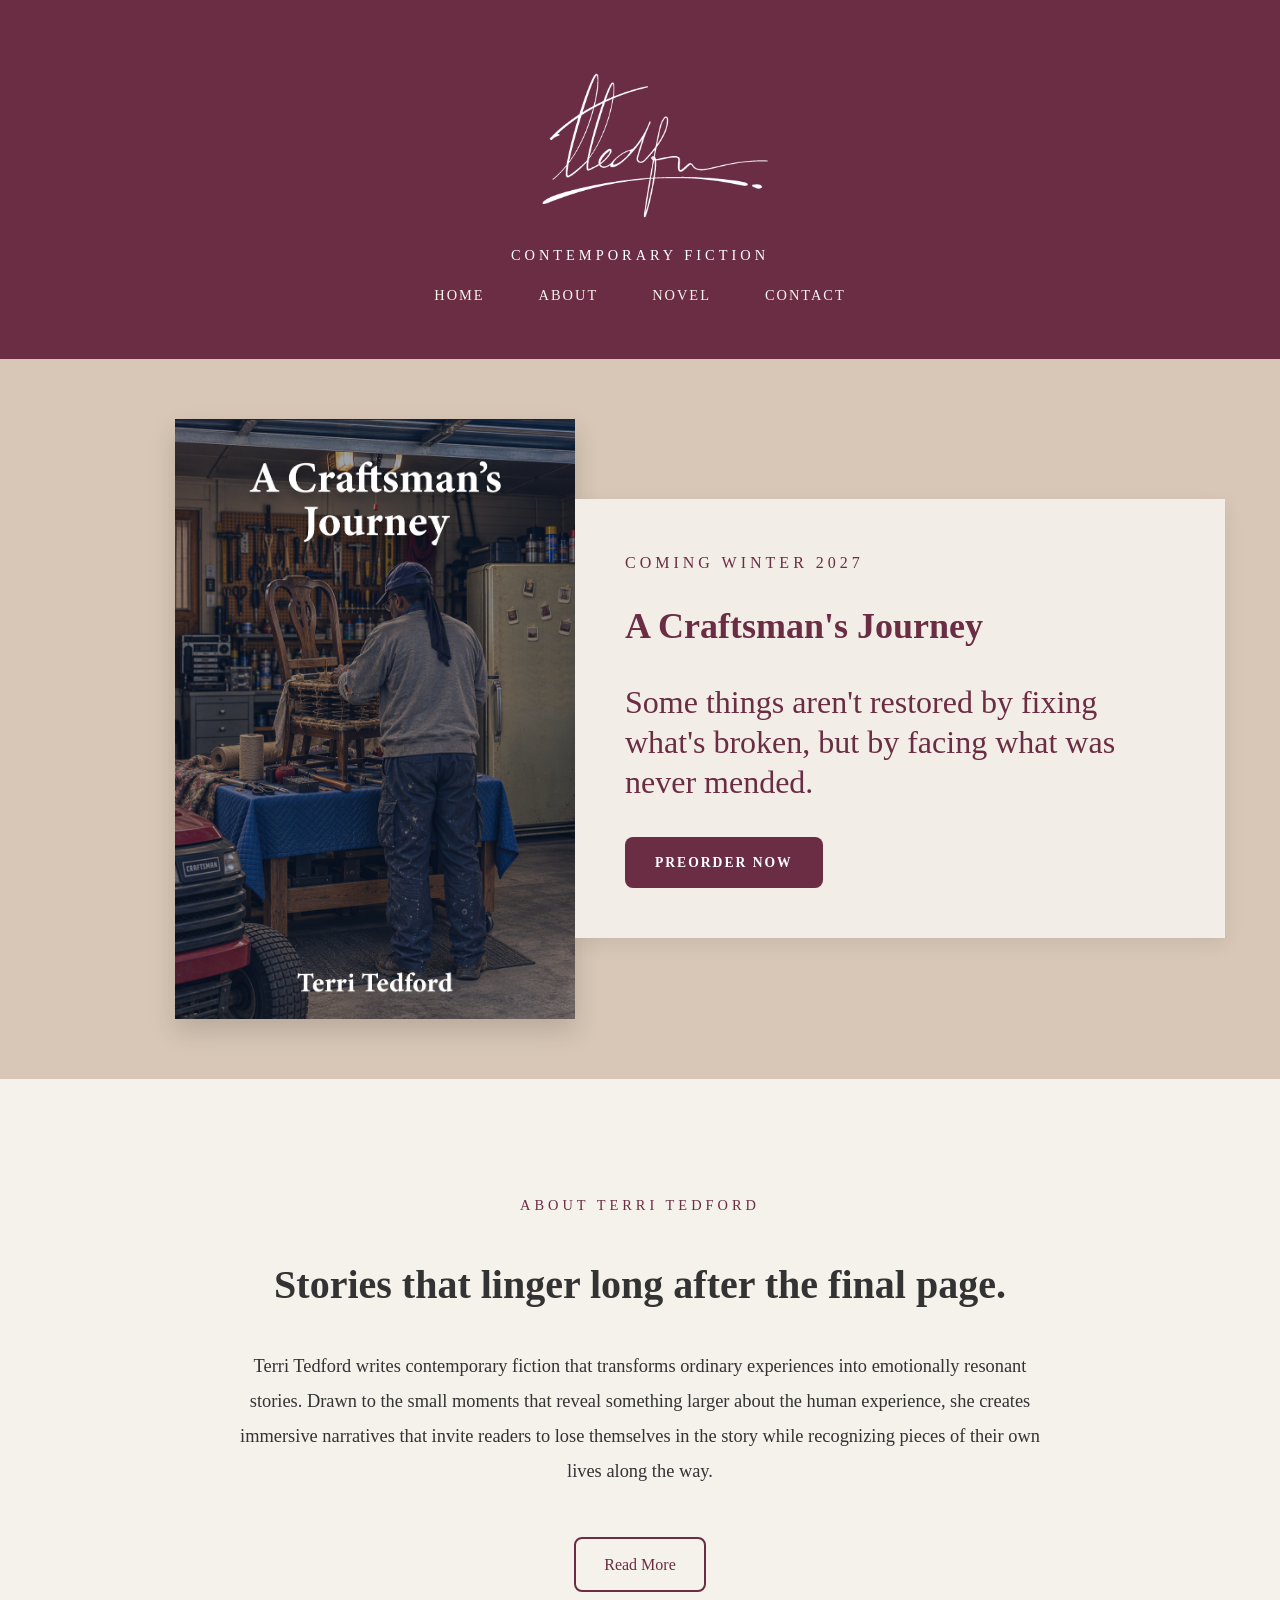
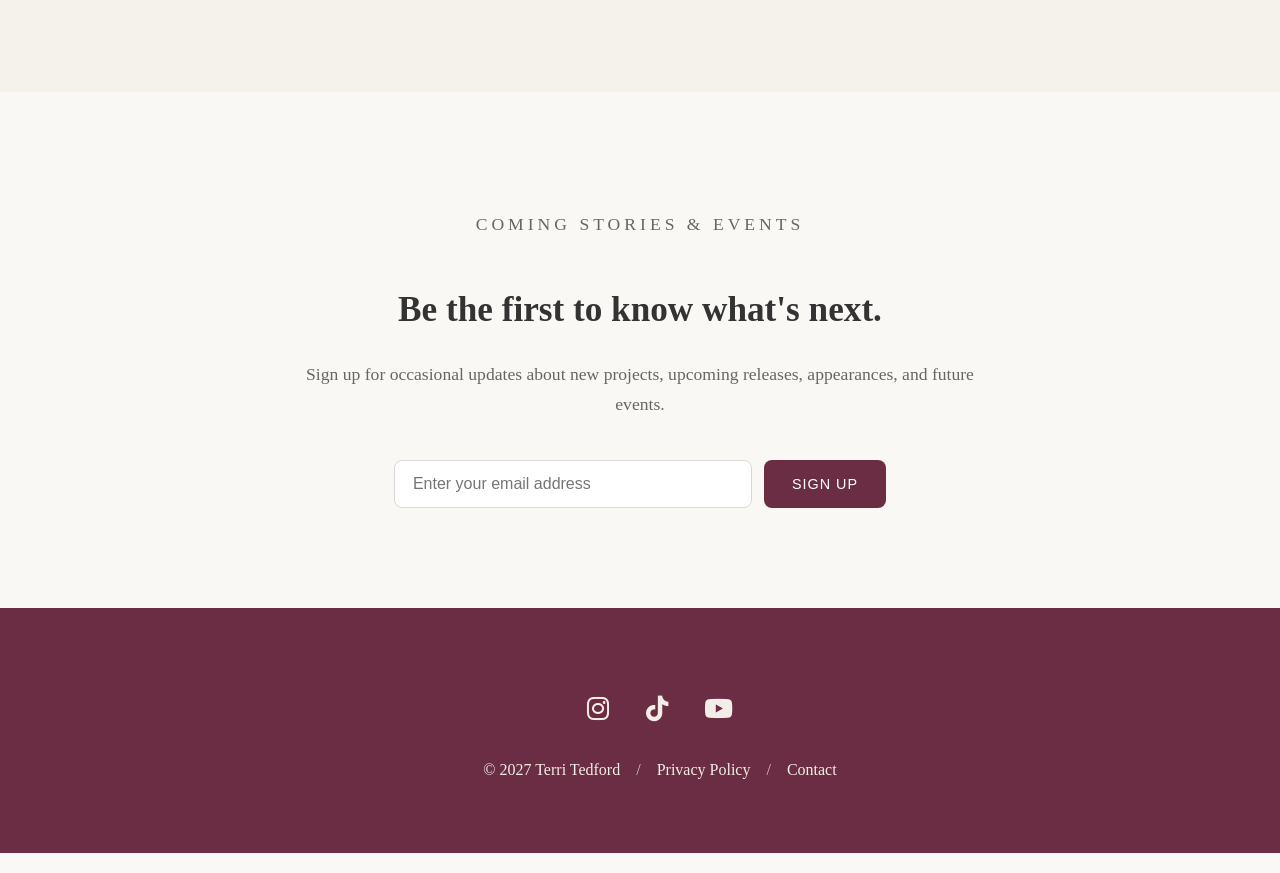
==== index.html @ 16a8d4f1 "Remove formspace integration from index.html Removed formspace div and script from index.html" ====
<!DOCTYPE html>
<html lang="en">
<head>
    <meta charset="UTF-8">
    <meta name="viewport" content="width=device-width, initial-scale=1.0">
    <title>Terri Tedford | Author</title>
    <link rel="stylesheet" href="style.css">
    <link rel="stylesheet" href="https://cdnjs.cloudflare.com/ajax/libs/font-awesome/6.5.2/css/all.min.css">
</head>
<body>

    <header class="site-header">
        <div class="header-content">

        <img src="images/ttedford-signature-logo.png"
     alt="Terri Tedford"
     class="logo">

        <p class="subtitle">CONTEMPORARY FICTION</p>
            
        <nav class="navigation">
            <a href="/index.html">Home</a>
            <a href="about.html">About</a>
            <a href="novel.html">Novel</a>
            <a href="/contact.html">Contact</a>
        </nav>

        </div>    
    </header>

<div class="container">

    <main>
    
  <section class="book-announcement">

    <div class="book-cover">
        <img src="images/web-bookcover-resized.png"
             alt="A Craftsman's Journey">
    </div>

    <div class="book-details">

        <p class="announcement-date">
            COMING WINTER 2027
        </p>

        <h2 class="book-title">
            A Craftsman's Journey
        </h2>

        <blockquote class="announcement-quote">
            Some things aren't restored by fixing what's broken,
            but by facing what was never mended.
        </blockquote>

        <a href="#" class="order-button">
        PREORDER NOW
        </a>

    </div>    

</section>
    </main>

<section class="about-home">

    <div class="about-home-content">

        <p class="section-kicker">
            ABOUT TERRI TEDFORD
        </p>

        <h2>
            Stories that linger long after the final page.
        </h2>

        <p class="about-home-text">
            Terri Tedford writes contemporary fiction that transforms ordinary
            experiences into emotionally resonant stories. Drawn to the small
            moments that reveal something larger about the human experience,
            she creates immersive narratives that invite readers to lose
            themselves in the story while recognizing pieces of their own
            lives along the way.
        </p>

        <a href="about.html" class="secondary-button">
            Read More
        </a>

    </div>

</section>

    
    
    <section class="updates-section">

    <div class="updates-content">

        <p class="section-kicker">
            COMING STORIES & EVENTS
        </p>

        <h2>
            Be the first to know what's next.
        </h2>

        <p>
            Sign up for occasional updates about new projects,
            upcoming releases, appearances, and future events.
        </p>

        <form class="signup-form">

            <input
                type="email"
                placeholder="Enter your email address">

            <button type="submit">
                Sign Up
            </button>

        </form>

    </div>

</section>
</main>

<footer class="footer">

    <div class="social-icons">

        <a href="https://instagram.com/territedfordbooks" target="_blank">
                <i class="fa-brands fa-instagram"></i>
        </a>

        <a href="https://tiktok.com/@territedfordbooks" target="_blank">
                <i class="fa-brands fa-tiktok"></i>
        </a>

        <a href="https://youtube.com/@YOURCHANNEL" target="_blank">
                <i class="fa-brands fa-youtube"></i>
        </a>

    </div>

    <p>
        © 2027 Terri Tedford
        <span class="footer-divider">/</span>
        <a href="/privacy.html">Privacy Policy</a>
        <span class="footer-divider">/</span>
        <a href="/contact.html">Contact</a>
    </p>

</footer>

</div>

</body>
</html>
---- style.css ----
html {
    height: 100%;
}

body {
min-height: 100vh;
display: flex;
flex-direction: column;

font-family: Georgia, serif;
margin: 0;
padding: 0;
line-height: 1.7;
color: #333;
background-color: #faf8f6;
}

.logo {
    width: 300px;
    height: auto;
}

.container {
    max-width: 1000px;
    margin: 0 auto;
    padding: 0 20px 20px;
}

.container {
flex: 1;
display: flex;
flex-direction: column;
}

main {
    flex: 1;
}

h1 {
color: #ffffff;
}
 
h2 {
color: #7c2d3f;
}
 
a {
color: #f2e7db;
text-decoration: none;
}
 
a:hover {
text-decoration: none;
}

.navigation a {
color: #f8f4ef;
transition: opacity 0.3s ease;  
text-transform: uppercase;
letter-spacing: 2px;
font-size: 0.90rem;
margin: 0 25px;
font-weight: 400;
}

.navigation a:hover {
    text-decoration: none;
    opacity: 0.8;
}

.navigation a,
.navigation a:hover,
.navigation a:visited,
.navigation a:active {
    text-decoration: none;
}

.site-header {
background-color: #6a2d43;
padding: 70px 0 50px;
}

.header-content {
max-width: 1200px;
margin: 0 auto;
text-align: center;
}

.hero {
text-align: center;
padding: 80px 0;
}

.hero h2 {
    max-width: 700px;
    margin: 20px auto;
    line-height: 1.4;
    font-size: 2rem;
}

.genre {
    letter-spacing: 4px;
    text-transform: uppercase;
    color: #6b7a70;
    font-size: 0.9rem;
}

.subtitle {
    letter-spacing: 4px;
    text-transform: uppercase;
    color: #ffffff;
    font-size: 0.9rem;
}

.featured-book {
    text-align: center;
    padding: 60px 0;
    border-top: 1px solid #ddd;
}

.coming-soon {
    letter-spacing: 3px;
    text-transform: uppercase;
    color: #6b7a70;
}

.release-date {
    font-style: italic;
    color: #666;
}

.book-announcement {
    background-color: #d8c7b7;

    width: 100vw;
    margin-left: calc(50% - 50vw);
    margin-right: calc(50% - 50vw);

    display: flex;
    justify-content: center;
    align-items: center;

    gap: 0px;

    padding: 60px;
}

.announcement-date {
    color: #6a2d43;

    text-transform: uppercase;
    letter-spacing: 4px;

    margin: 0 0 20px 0;
}

.book-title {
    color: #6a2d43;

    font-size: 2.25rem;

    margin: 0 0 25px 0;
}

.book-cover {
    flex-shrink: 0;
}

.book-cover img {
    width: 400px;
    height: auto;
    display: block;

    box-shadow: 0 12px 25px rgba(0,0,0,.15);
}

.book-details {
    background-color: #f3ede7;

    max-width: 550px;

    padding: 50px;

    box-shadow: 0 6px 18px rgba(0,0,0,.08);
}

.announcement-quote {
    margin: 0;

    border: none;
    padding: 0;

    color: #6a2d43;

    font-style: normal;

    font-size: 2rem;
    line-height: 1.25;
}

.order-button {
    display: inline-block;

    margin-top: 35px;

    padding: 14px 30px;

    background-color: #6a2d43;
    color: #ffffff;

    border-radius: 8px;

    text-transform: uppercase;
    letter-spacing: 2px;
    font-size: 0.85rem;
    font-weight: 600;

    text-decoration: none !important;

    transition: all 0.3s ease;
}

.order-button:hover {
    background-color: #7c2d3f;
    color: #ffffff;

    text-decoration: none !important;

    transform: translateY(-1px);
}

.about-home {
    background-color: #f5f1eb;

    margin-left: calc(50% - 50vw);
    margin-right: calc(50% - 50vw);

    padding: 100px 20px;
}

.about-home-content {
    max-width: 800px;
    margin: 0 auto;
    text-align: center;
}

.about-home h2 {
    font-size: 2.5rem;
    margin-bottom: 30px;
}

.about-home-text {
    font-size: 1.15rem;
    line-height: 1.9;
}

.updates-section {
    background-color: #faf8f4;

    margin-left: calc(50% - 50vw);
    margin-right: calc(50% - 50vw);

    text-align: center;

    padding: 100px 20px;
}

.updates-content {
    max-width: 700px;
    margin: 0 auto;
}

.updates-section h2 {
    font-size: 2.2rem;

    margin-bottom: 20px;
}

.updates-section p {
    font-size: 1.1rem;

    color: #666;

    margin-bottom: 40px;
}

.signup-form {
    display: flex;

    justify-content: center;

    gap: 12px;

    flex-wrap: wrap;
}

.signup-form input {
    width: 320px;

    padding: 14px 18px;

    border: 1px solid #d8d8d8;

    border-radius: 8px;

    font-size: 1rem;
}

.signup-form button {
    padding: 14px 28px;

    background-color: #6a2d43;

    color: white;

    border: none;

    border-radius: 8px;

    cursor: pointer;

    font-size: 0.9rem;

    letter-spacing: 1px;

    text-transform: uppercase;
}

.section-kicker {
    color: #6a2d43;

    text-transform: uppercase;
    letter-spacing: 4px;

    font-size: 0.9rem;

    margin-bottom: 20px;
}

.secondary-button {
    display: inline-block;

    margin-top: 30px;

    padding: 12px 28px;

    border: 2px solid #6a2d43;

    color: #6a2d43;

    border-radius: 8px;

    text-decoration: none !important;
}

.section-heading {
    color: #6a2d43;

    font-size: 2.5rem;
    font-weight: normal;

    margin-bottom: 30px;

    text-align: center;
}

.privacy-link {
    margin-bottom: 20px;
}

.social-icons {
    text-align: center;
    margin: 40px 0;
}

.social-icons {
    margin-bottom: 25px;
}

.social-icons a {
    color: #d8c7b7;

    font-size: 1.6rem;

    margin: 0 15px;

    text-decoration: none !important;

    transition: opacity 0.3s ease;
}

.social-icons a:hover {
    opacity: 0.8;
}

.footer p {
    margin-top: 0;
    margin-bottom: 30px;
}

.footer-divider {
    display: inline-block;
    margin: 0 12px;
    color: #999;
}

.footer {
    background-color: #6a2d43;

    color: #f3ede7;

    width: 100vw;

    margin-left: calc(50% - 50vw);
    margin-right: calc(50% - 50vw);

    text-align: center;

    padding: 40px 20px;

    border-top: none;
}

.footer a {
    color: #f3ede7;
    text-decoration: none;
}

.footer a:hover {
    opacity: 0.8;
}

.footer-divider {
    color: #d8c7b7;
}

/* ========================================
  GLOBAL
======================================== */

html,
body {
    height: 100%;
}

body {
    display: flex;
    flex-direction: column;
}

.container {
    flex: 1;
}

/* ========================================
   CONTACT PAGE
======================================== */

.contact-page {
    max-width: 750px;
    margin: 0 auto;
    padding: 100px 20px;
    text-align: center;
}

.contact-page h1 {
    color: #6a2d43;
    font-size: 3rem;
    margin-bottom: 25px;
}

.contact-text {
    font-size: 1.15rem;
    line-height: 1.8;
    margin-bottom: 30px;
}

.contact-email a {
    color: #6a2d43;
    font-size: 1.4rem;
    font-weight: 600;
    text-decoration: none;
}

.contact-email a:hover {
    opacity: 0.8;
}

.contact-note {
    color: #777;
    margin-top: 25px;
}

/* ========================================
   PRIVACY POLICY PAGE
======================================== */

.privacy-policy {
    max-width: 800px;
    margin: 0 auto;
    padding: 80px 20px;
}

.privacy-policy h1 {
    color: #6a2d43;
    margin-bottom: 10px;
}

.last-updated {
    color: #777;
    margin-bottom: 40px;
}

.privacy-policy h2 {
    margin-top: 40px;
}

/* ========================================
  MOBILE
======================================== */

@media (max-width: 768px) {

    .logo {
        width: 300px;
    }

    .navigation a {
        display: block;
        margin: 12px 0;
    }

    .book-announcement {
        flex-direction: column;

        padding: 40px 20px;

        text-align: center;
    }

    .book-cover img {
        width: 280px;
    }

    .book-details {
        width: auto;
        max-width: 100%;

        padding: 35px 25px;

        text-align: center;
    }

    .book-title {
        font-size: 1.75rem;
    }

    .announcement-quote {
        font-size: 1.5rem;
    }

    .about-home h2,
    .updates-section h2 {
        font-size: 1.8rem;
    }

    .signup-form {
        flex-direction: column;
        align-items: center;
    }

    .signup-form input {
        width: 100%;
        max-width: 320px;
    }
}
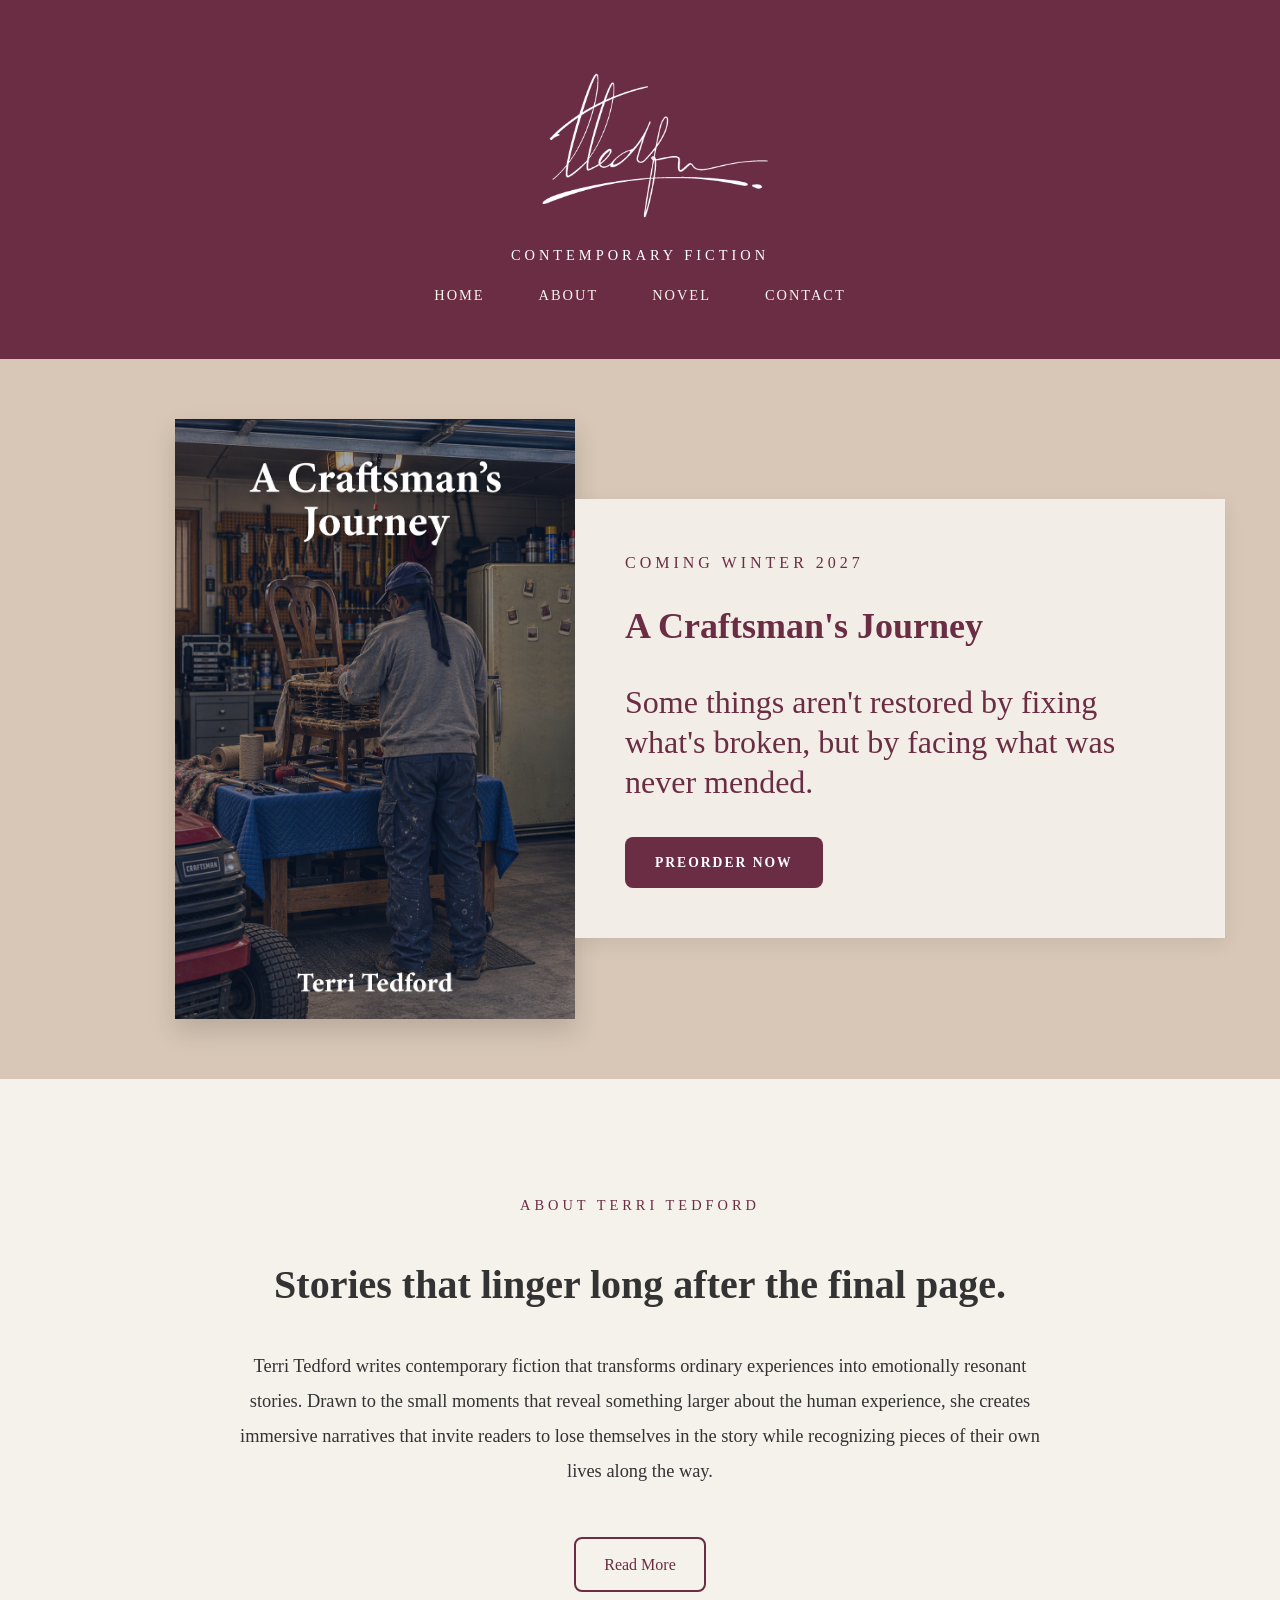
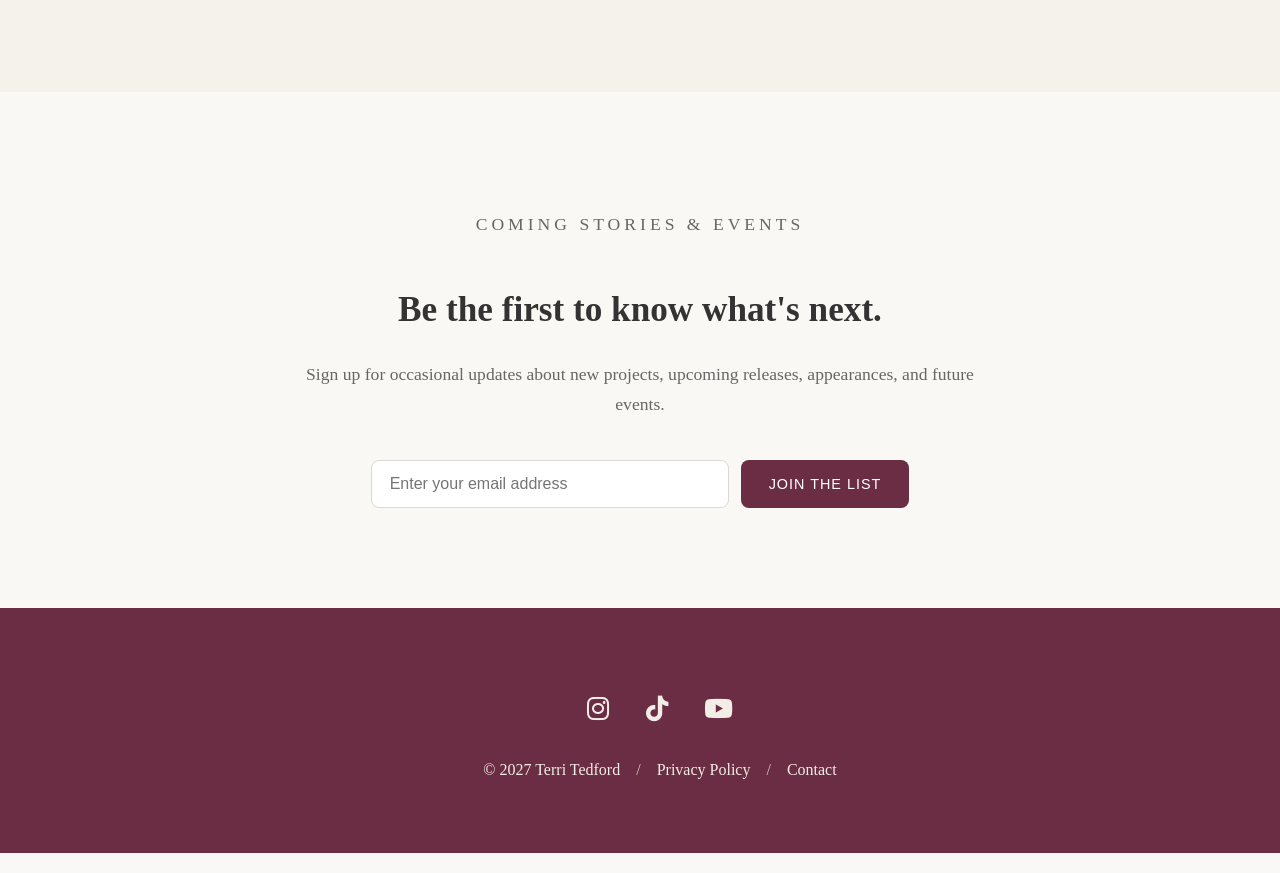
==== commit 824cd7f5: "Change button text from 'Sign Up' to 'Join the List'" ====
--- a/index.html
+++ b/index.html
@@ -20,8 +20,8 @@
             
         <nav class="navigation">
             <a href="/index.html">Home</a>
-            <a href="about.html">About</a>
-            <a href="novel.html">Novel</a>
+            <a href="/about.html">About</a>
+            <a href="/novel.html">Novel</a>
             <a href="/contact.html">Contact</a>
         </nav>
 
@@ -111,22 +111,27 @@
             upcoming releases, appearances, and future events.
         </p>
 
-        <form class="signup-form">
+        <form
+            class="signup-form"
+            action="https://formspree.io/f/xyewgjzn"
+            method="POST">
 
-            <input
-                type="email"
-                placeholder="Enter your email address">
+        <input
+            type="email"
+            name="email"
+            placeholder="Enter your email address"
+            required>
 
-            <button type="submit">
-                Sign Up
-            </button>
+        <button type="submit">
+            Join the List
+        </button>
 
-        </form>
+    </form>
 
     </div>
 
-</section>
-</main>
+    </section>
+    </main>
 
 <footer class="footer">
 
--- a/style.css
+++ b/style.css
@@ -453,6 +453,45 @@
 }
 
 /* ========================================
+   ABOUT PAGE
+======================================== */
+.about-page {
+    max-width: 750px;
+    margin: 0 auto;
+    padding: 100px 20px;
+    text-align: center;
+}
+
+.about-page h1 {
+    color: #000000;
+    font-size: 2.5rem;
+    font-weight: bold;
+    text-align: center;
+    margin-bottom: 40px;
+}
+.contact-text {
+    font-size: 1.15rem;
+    line-height: 1.8;
+    margin-bottom: 30px;
+}
+
+.about-email a {
+    color: #6a2d43;
+    font-size: 1.4rem;
+    font-weight: 600;
+    text-decoration: none;
+}
+
+.about-email a:hover {
+    opacity: 0.8;
+}
+
+.about-note {
+    color: #777;
+    margin-top: 25px;
+}
+
+/* ========================================
    CONTACT PAGE
 ======================================== */
 
@@ -464,9 +503,11 @@
 }
 
 .contact-page h1 {
-    color: #6a2d43;
-    font-size: 3rem;
-    margin-bottom: 25px;
+    color: #000000;
+    font-size: 2.5rem;
+    font-weight: bold;
+    text-align: center;
+    margin-bottom: 40px;
 }
 
 .contact-text {
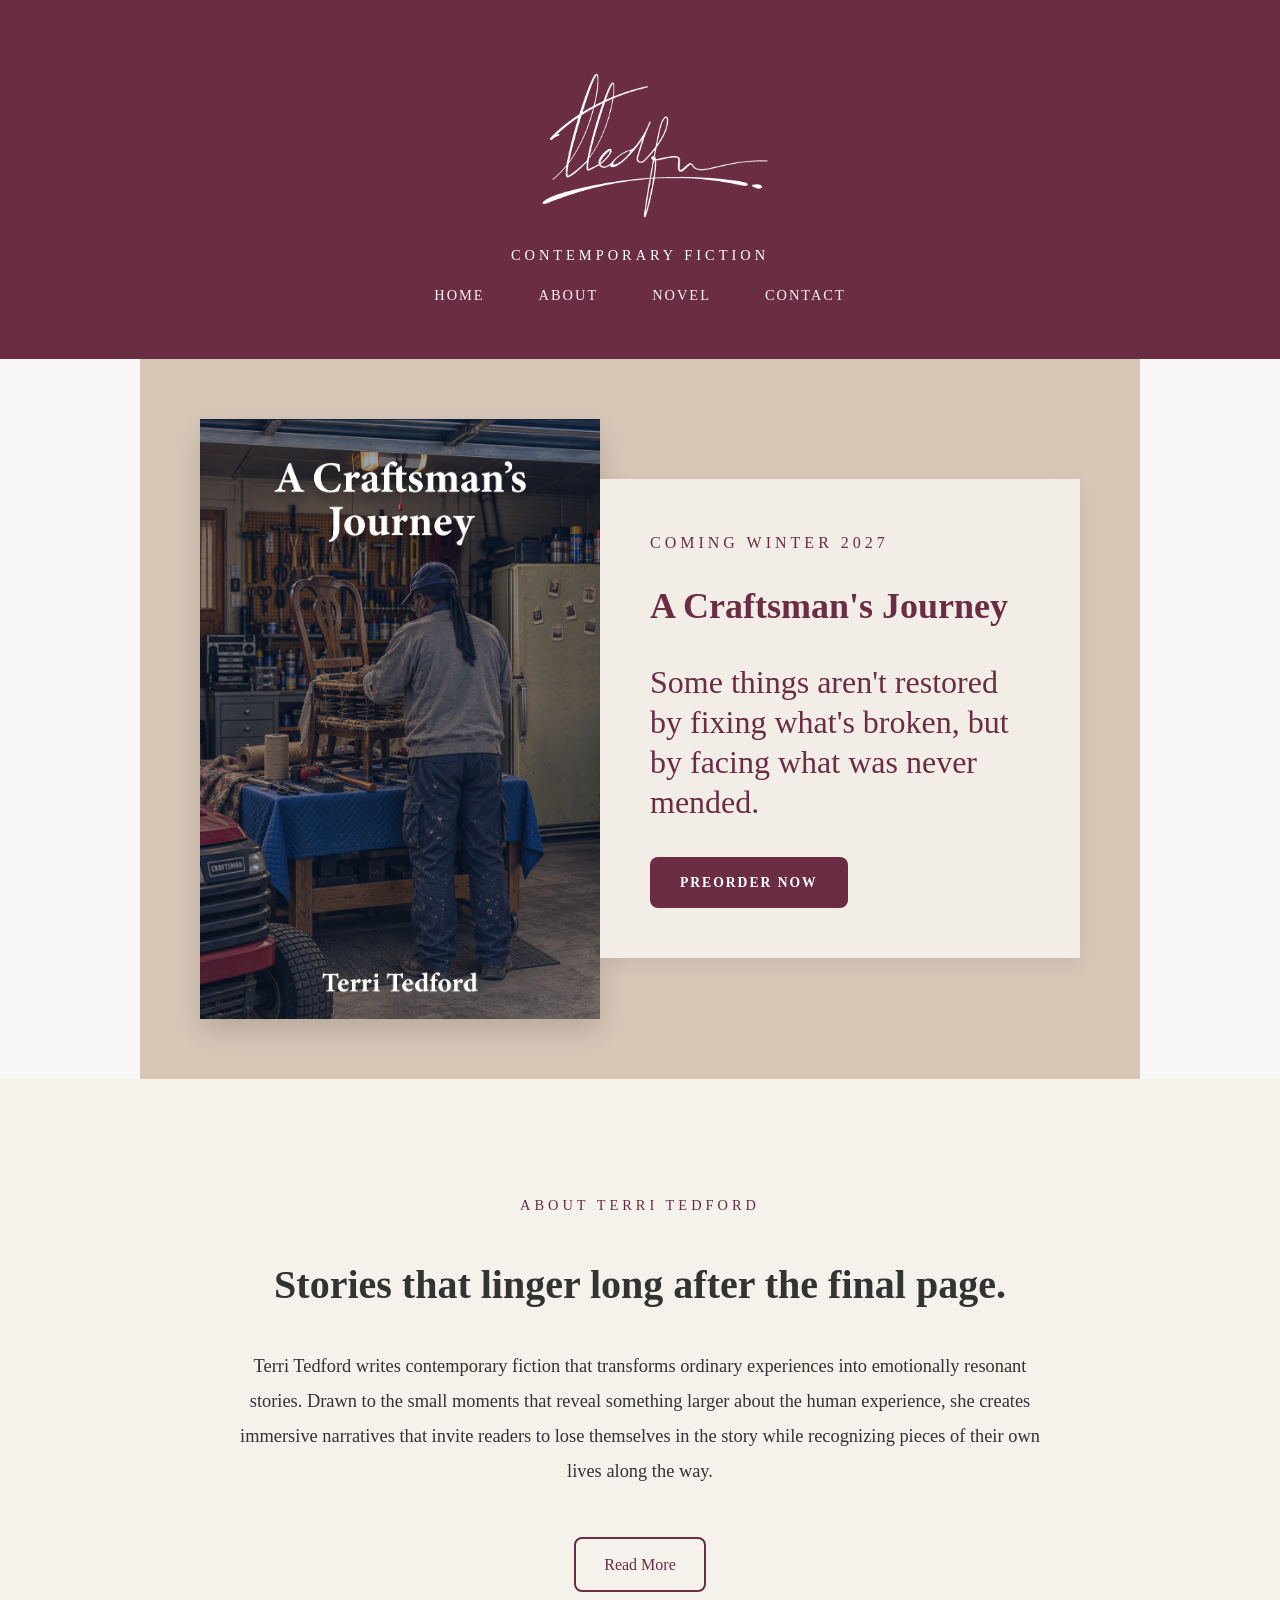
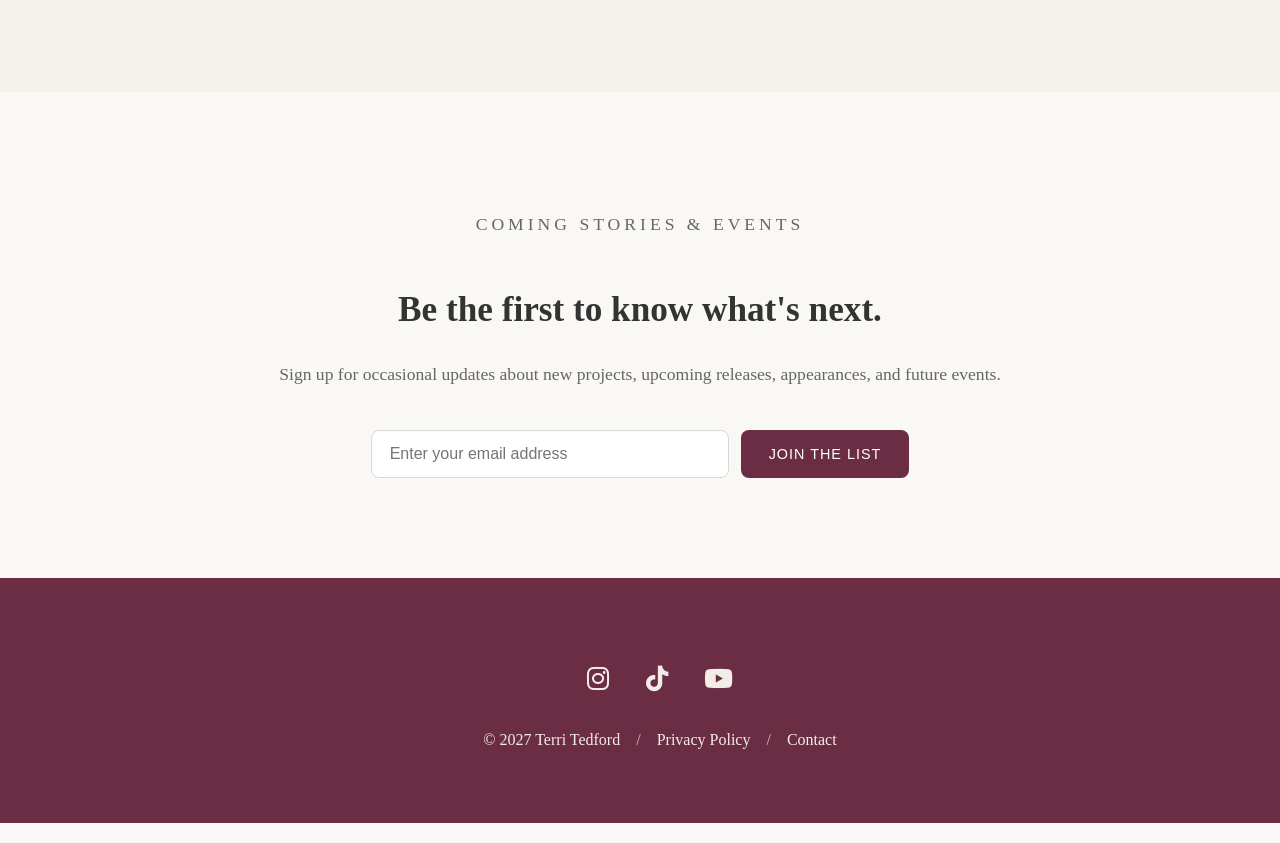
==== commit c930a65e: "Refactor book announcement section in index.html" ====
--- a/index.html
+++ b/index.html
@@ -30,9 +30,10 @@
 
 <div class="container">
 
-    <main>
-    
-  <section class="book-announcement">
+<main>
+
+  <section class="book-announcement-content">  
+    <div class="book-announcement">
 
     <div class="book-cover">
         <img src="images/web-bookcover-resized.png"
@@ -60,12 +61,13 @@
 
     </div>    
 
+</section>        
 </section>
-    </main>
+</main>
 
 <section class="about-home">
 
-    <div class="about-home-content">
+ <div class="about-home-content">
 
         <p class="section-kicker">
             ABOUT TERRI TEDFORD
--- a/style.css
+++ b/style.css
@@ -129,20 +129,19 @@
     color: #666;
 }
 
+.book-announcement-content{
+    background-color: #d8c7b7;
+    width: 100%;
+}
+
 .book-announcement {
-    background-color: #d8c7b7;
-
-    width: 100vw;
-    margin-left: calc(50% - 50vw);
-    margin-right: calc(50% - 50vw);
-
+    max-width: 1000px;
+    margin: 0 auto;
     display: flex;
-    justify-content: center;
     align-items: center;
-
     gap: 0px;
-
     padding: 60px;
+    
 }
 
 .announcement-date {
@@ -266,7 +265,7 @@
 }
 
 .updates-content {
-    max-width: 700px;
+    max-width: 800px;
     margin: 0 auto;
 }
 
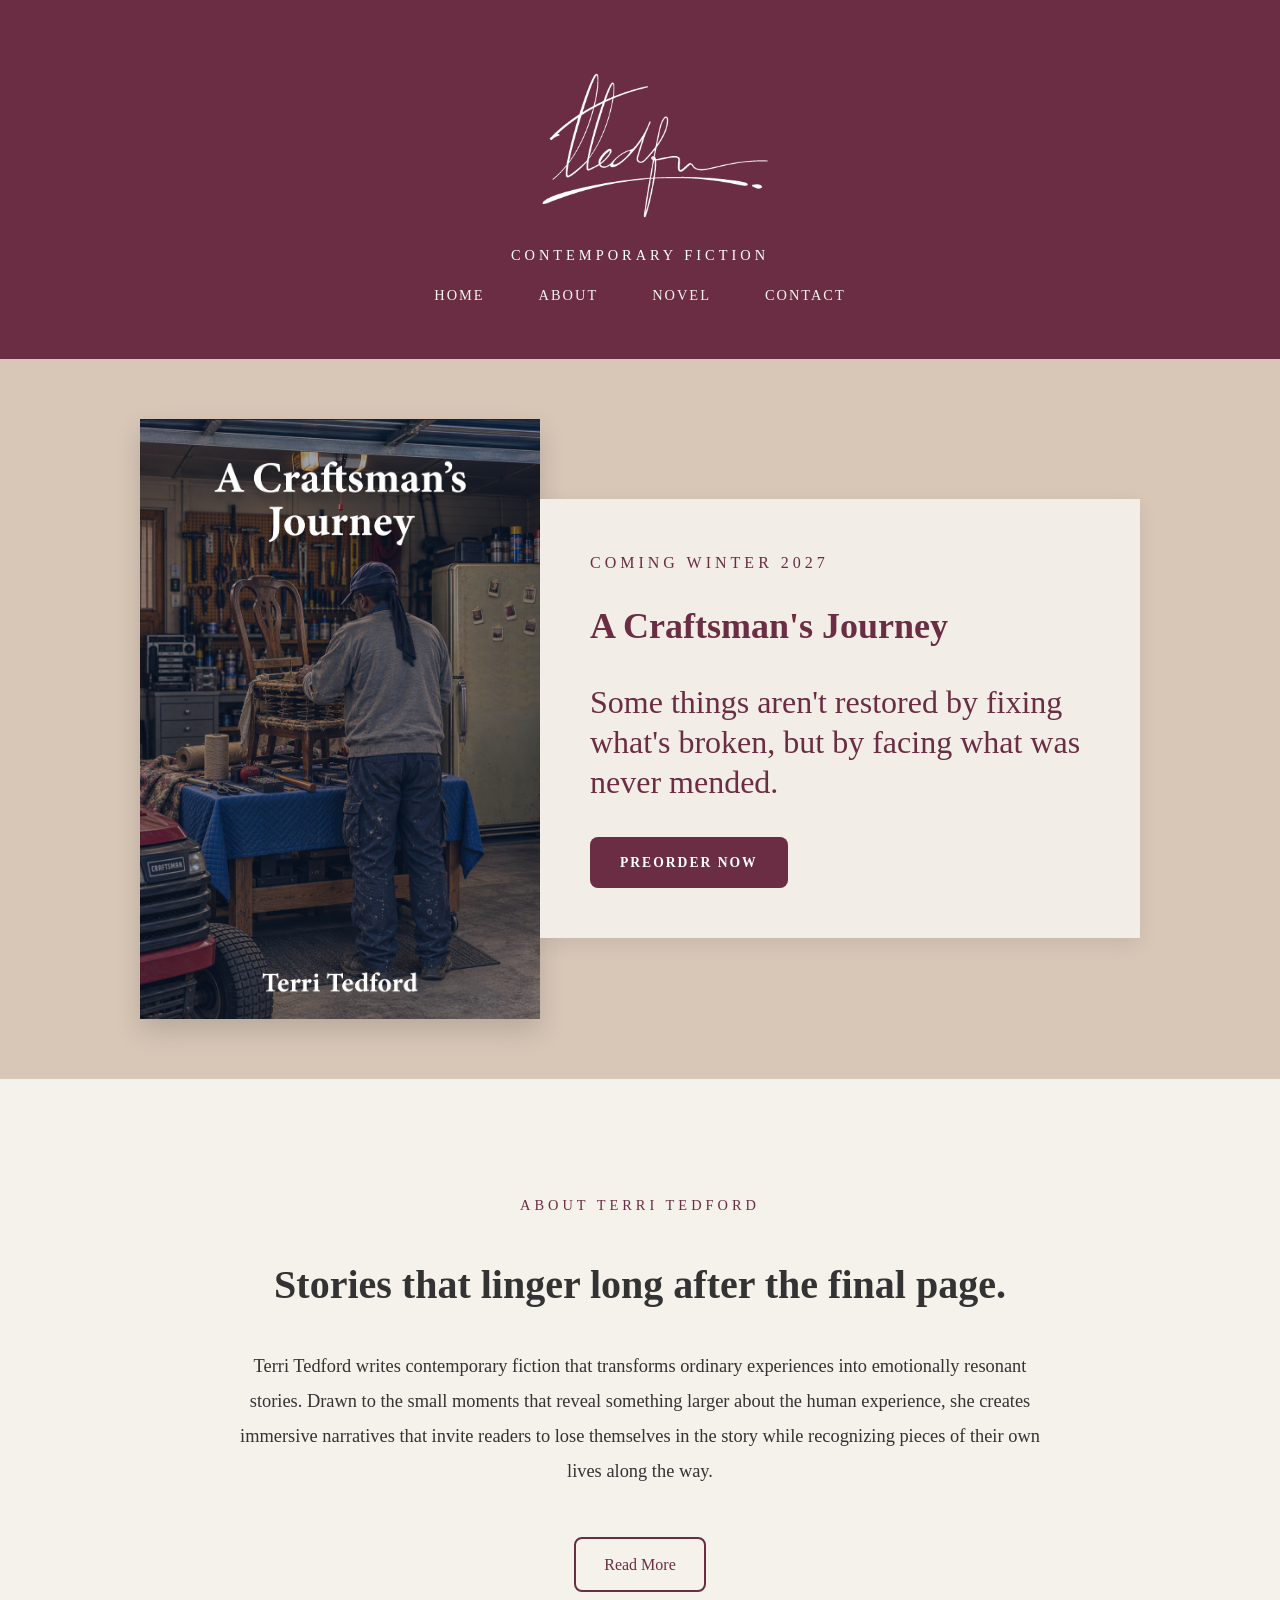
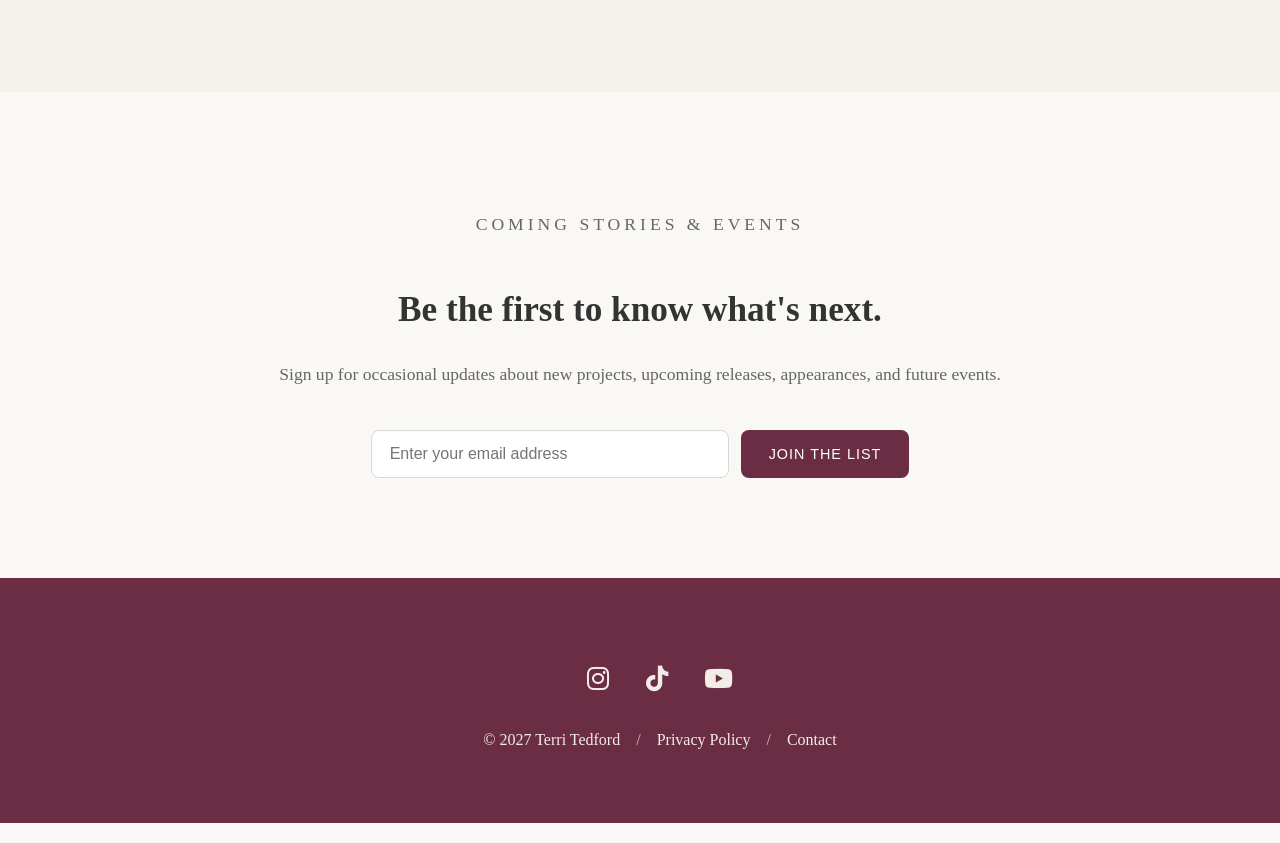
==== commit 120d8ed3: "Refactor HTML structure for main and sections" ====
--- a/index.html
+++ b/index.html
@@ -28,9 +28,7 @@
         </div>    
     </header>
 
-<div class="container">
 
-<main>
 
   <section class="book-announcement-content">  
     <div class="book-announcement">
@@ -61,13 +59,15 @@
 
     </div>    
 
-</section>        
+    </div>        
 </section>
-</main>
+<div class="container">
+
+<main>
 
 <section class="about-home">
 
- <div class="about-home-content">
+<div class="about-home-content">
 
         <p class="section-kicker">
             ABOUT TERRI TEDFORD
@@ -94,7 +94,7 @@
 
 </section>
 
-    
+</main>    
     
     <section class="updates-section">
 
